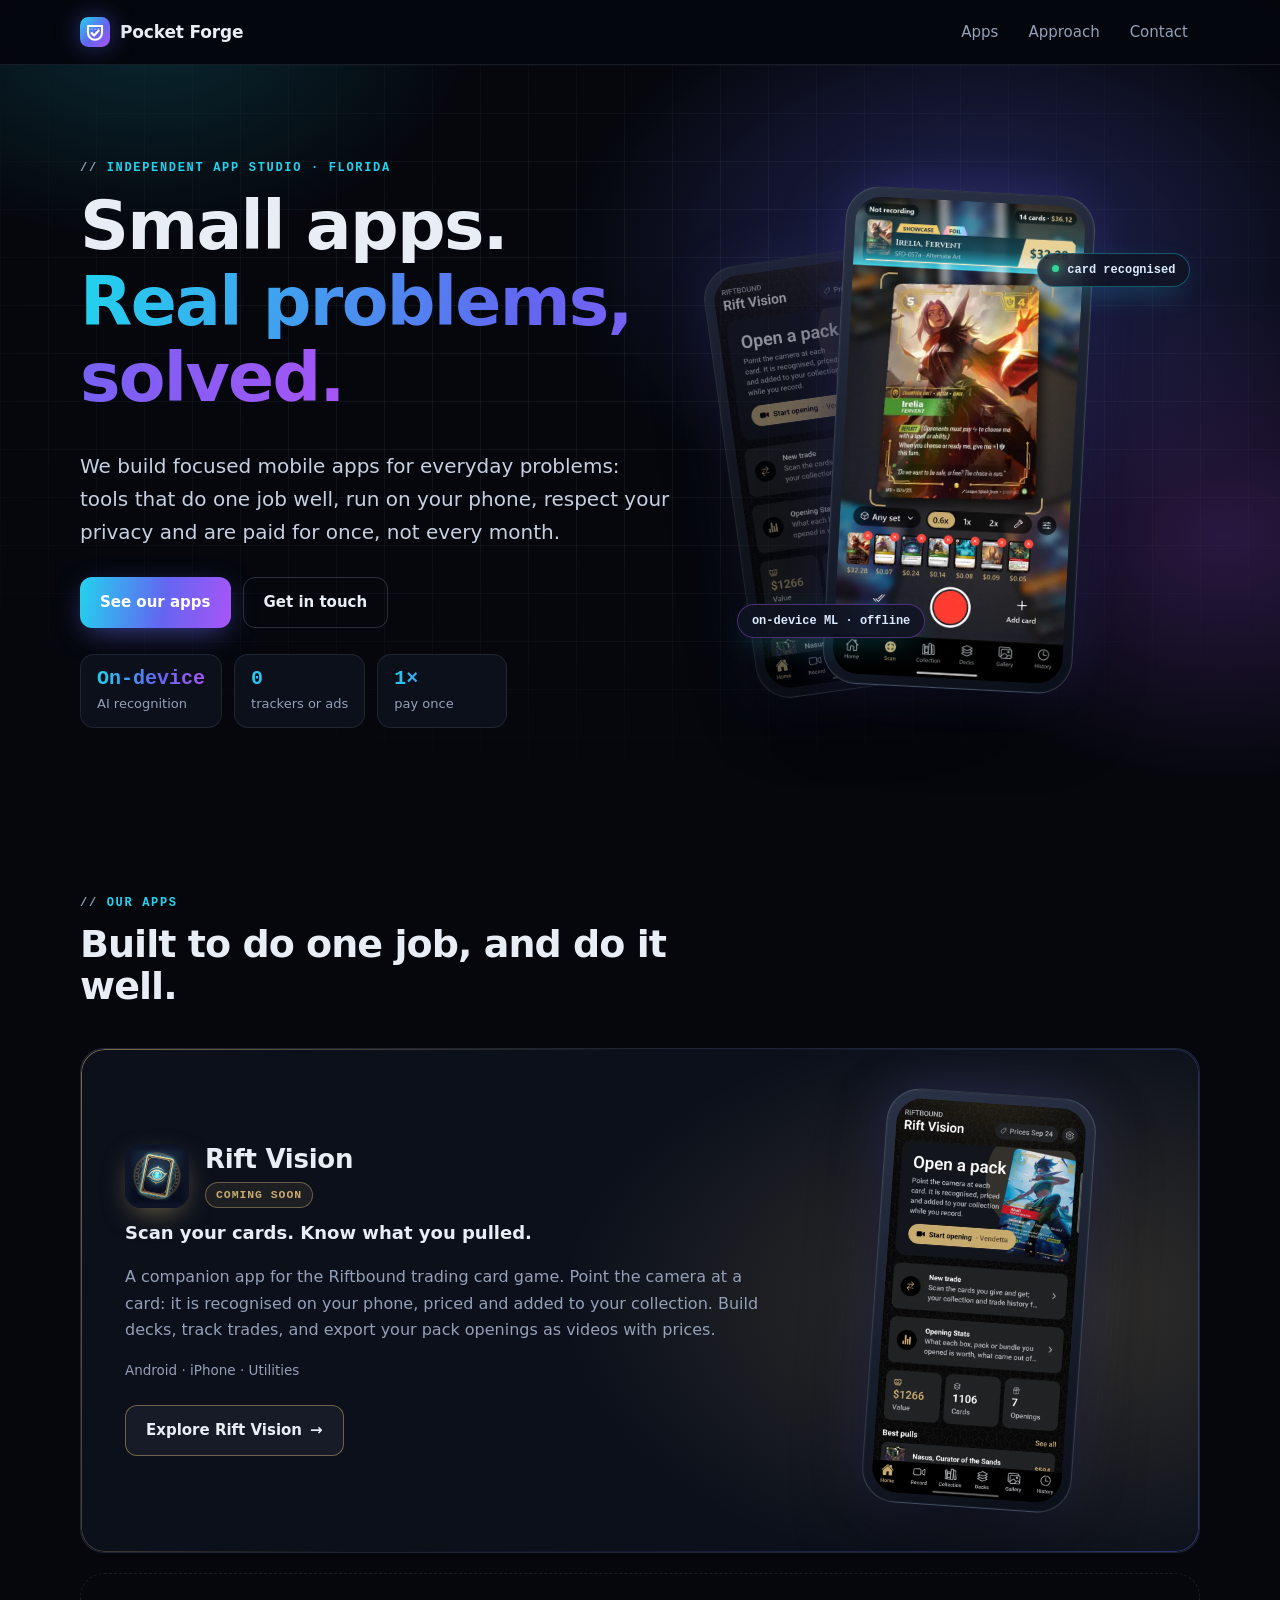
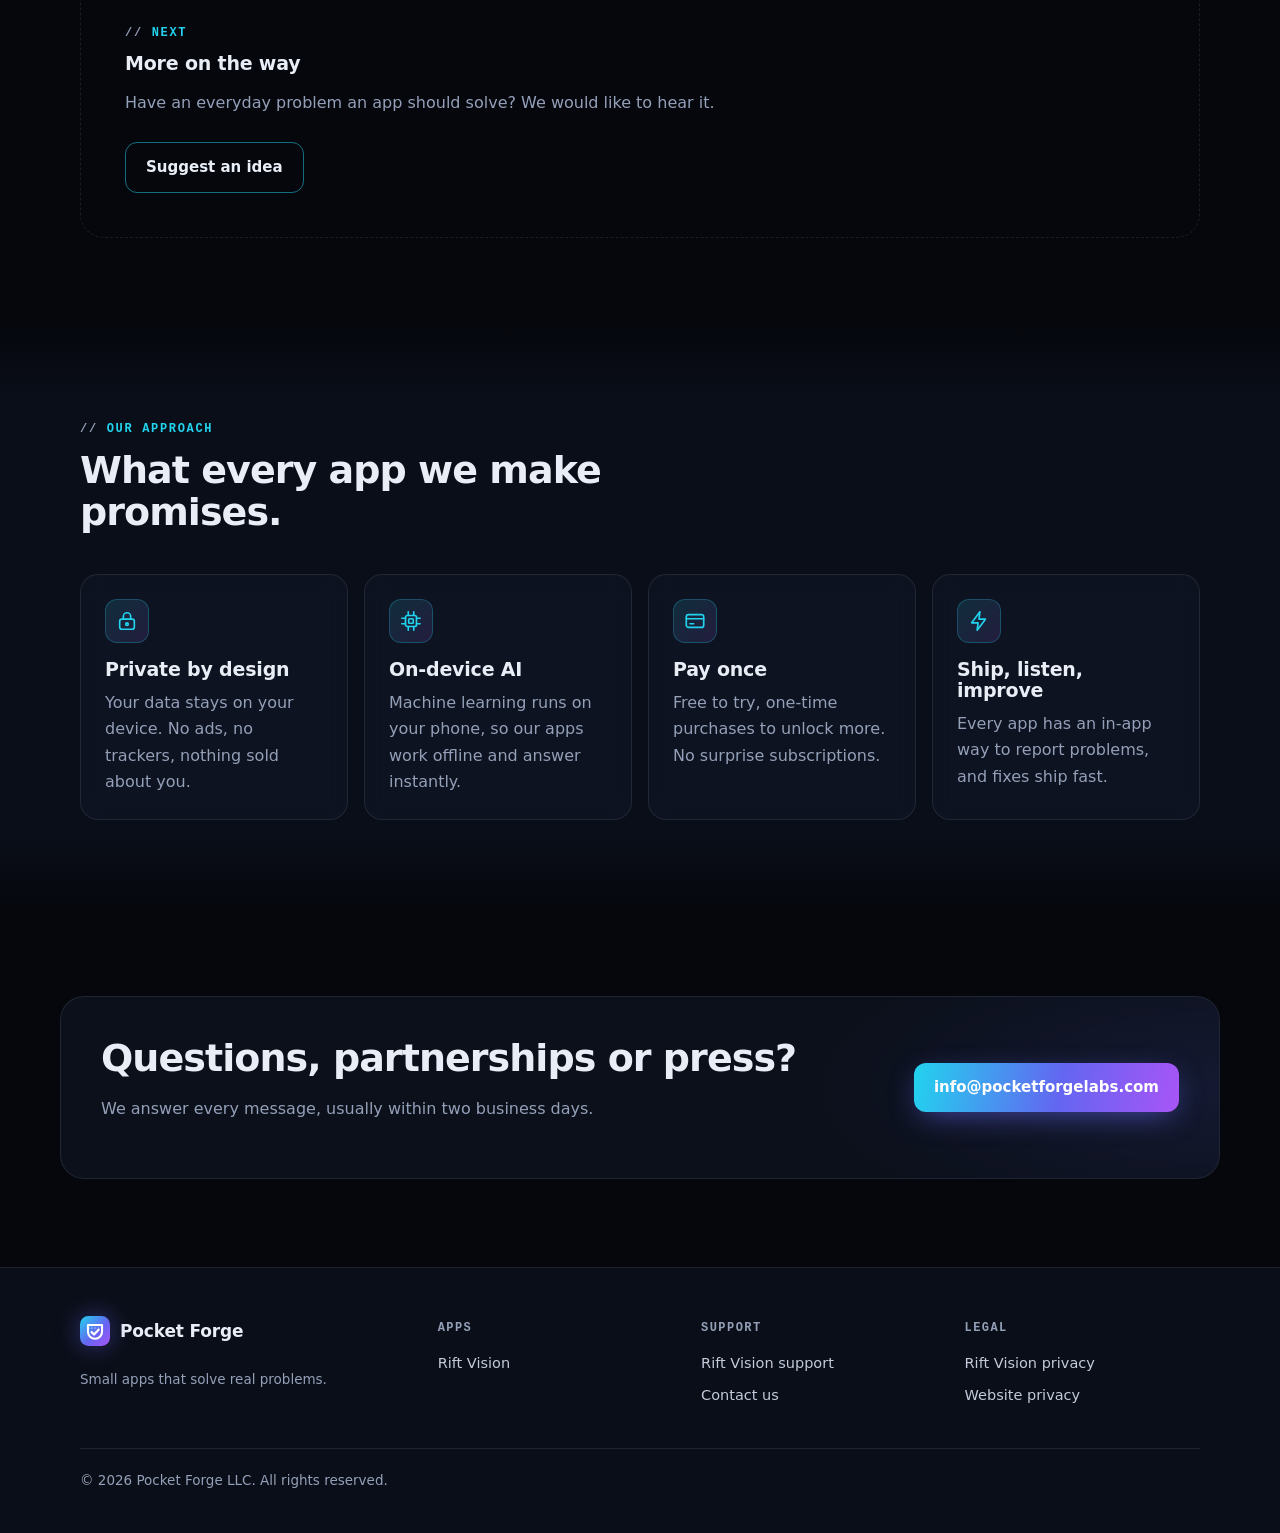
==== index.html @ b83a7f0f "Pocket Forge website Co-Authored-By: Claude Opus 5.5 <noreply@anthropic.com>" ====
<!doctype html>
<html lang="en">
<head>
<meta charset="utf-8">
<meta name="viewport" content="width=device-width,initial-scale=1">
<title>Pocket Forge · Small apps that solve real problems.</title>
<meta name="description" content="Pocket Forge builds focused, private mobile apps. Small apps that solve real problems.">
<link rel="canonical" href="https://pocketforgelabs.com/">
<meta property="og:title" content="Pocket Forge · Small apps that solve real problems.">
<meta property="og:description" content="Pocket Forge builds focused, private mobile apps. Small apps that solve real problems.">
<meta property="og:url" content="https://pocketforgelabs.com/">
<meta property="og:type" content="website">
<meta name="color-scheme" content="dark light">
<link rel="icon" href="/favicon.svg" type="image/svg+xml">
<link rel="stylesheet" href="/assets/site.css">
</head>
<body>
<a class="skip" href="#main">Skip to content</a>
<header class="top">
  <div class="wrap bar">
    <a class="brand" href="/"><svg class="logo" viewBox="0 0 32 32" width="32" height="32" aria-hidden="true"><defs><linearGradient id="lg" x1="0" y1="0" x2="1" y2="1"><stop offset="0" stop-color="#22D3EE"/><stop offset=".55" stop-color="#6366F1"/><stop offset="1" stop-color="#A855F7"/></linearGradient></defs><rect width="32" height="32" rx="9" fill="url(#lg)"/><path d="M8.5 9.5h15v7.25a7.5 7.5 0 0 1-15 0z" fill="none" stroke="#fff" stroke-width="2.2" stroke-linejoin="round"/><path d="M8.5 13h15" stroke="#fff" stroke-opacity=".45" stroke-width="1.4" stroke-dasharray="1.6 1.8"/><path d="M12.4 17.2l2.6 2.6 4.8-5.2" fill="none" stroke="#fff" stroke-width="2.4" stroke-linecap="round" stroke-linejoin="round"/></svg><span>Pocket Forge</span></a>
    <nav class="menu" aria-label="Main">
      <a href="/#apps">Apps</a>
      <a class="wide-only" href="/#approach">Approach</a>
      <a href="/contact/">Contact</a>
    </nav>
  </div>
</header>
<main id="main">

<section class="hero">
  <div class="glow" aria-hidden="true"></div><div class="gridbg" aria-hidden="true"></div>
  <div class="wrap hero-grid">
    <div class="hero-text">
      <span class="eyebrow">Independent app studio · Florida</span>
      <h1>Small apps.<br><span class="grad">Real problems, solved.</span></h1>
      <p class="lead">We build focused mobile apps for everyday problems: tools that do one job well, run on your phone, respect your privacy and are paid for once, not every month.</p>
      <div class="cta"><a class="btn primary" href="#apps">See our apps</a><a class="btn ghost" href="/contact/">Get in touch</a></div>
      <dl class="stats"><div><dt>On-device</dt><dd>AI recognition</dd></div><div><dt>0</dt><dd>trackers or ads</dd></div><div><dt>1×</dt><dd>pay once</dd></div></dl>
    </div>
    <div class="hero-art" aria-hidden="true">
      <figure class="phone back"><img src="/assets/rift-vision/home.webp" alt="Home: open a pack, trades, opening stats and collection value" width="540" height="1120" fetchpriority="high" decoding="async"></figure>
      <figure class="phone front scan"><img src="/assets/rift-vision/scan.webp" alt="Scanning a card: its name, printing and price appear over the camera" width="540" height="1120" fetchpriority="high" decoding="async"></figure>
      <div class="chip-float c1"><span class="dot"></span>card recognised</div>
      <div class="chip-float c2">on-device ML · offline</div>
    </div>
  </div>
</section>

<section id="apps" class="section">
  <div class="wrap">
    <div class="section-head"><span class="eyebrow">Our apps</span><h2>Built to do one job, and do it well.</h2></div>
    <div class="apps"><article class="app-card" style="--accent:#C8AA6E">
  <div class="app-card-text">
    <div class="app-head"><img class="app-icon" src="/assets/rift-vision/icon-256.png" alt="" width="64" height="64"><div><h3>Rift Vision</h3><span class="pill">Coming soon</span></div></div>
    <p class="lead-sm">Scan your cards. Know what you pulled.</p>
    <p class="muted">A companion app for the Riftbound trading card game. Point the camera at a card: it is recognised on your phone, priced and added to your collection. Build decks, track trades, and export your pack openings as videos with prices.</p>
    <p class="muted small">Android · iPhone · Utilities</p>
    <a class="btn" href="/rift-vision/">Explore Rift Vision <span aria-hidden="true">→</span></a>
  </div>
  <div class="app-card-art"><figure class="phone "><img src="/assets/rift-vision/home.webp" alt="Home: open a pack, trades, opening stats and collection value" width="540" height="1120" loading="lazy" decoding="async"></figure></div>
</article>
      <article class="app-card next"><div><span class="eyebrow">Next</span><h3>More on the way</h3><p class="muted">Have an everyday problem an app should solve? We would like to hear it.</p><a class="btn ghost" href="/contact/">Suggest an idea</a></div></article>
    </div>
  </div>
</section>

<section id="approach" class="section alt">
  <div class="wrap">
    <div class="section-head"><span class="eyebrow">Our approach</span><h2>What every app we make promises.</h2></div>
    <div class="grid4">
      <div class="tile"><div class="tile-ico"><svg viewBox="0 0 24 24" width="22" height="22" fill="none" stroke="currentColor" stroke-width="1.8" stroke-linecap="round" stroke-linejoin="round" aria-hidden="true"><rect x="4" y="10" width="16" height="11" rx="2.5"/><path d="M8 10V7a4 4 0 0 1 8 0v3"/><circle cx="12" cy="15.5" r="1.4"/></svg></div><h3>Private by design</h3><p class="muted">Your data stays on your device. No ads, no trackers, nothing sold about you.</p></div>
      <div class="tile"><div class="tile-ico"><svg viewBox="0 0 24 24" width="22" height="22" fill="none" stroke="currentColor" stroke-width="1.8" stroke-linecap="round" stroke-linejoin="round" aria-hidden="true"><rect x="6" y="6" width="12" height="12" rx="2"/><rect x="9.5" y="9.5" width="5" height="5" rx="1"/><path d="M9 2v4M15 2v4M9 18v4M15 18v4M2 9h4M2 15h4M18 9h4M18 15h4"/></svg></div><h3>On-device AI</h3><p class="muted">Machine learning runs on your phone, so our apps work offline and answer instantly.</p></div>
      <div class="tile"><div class="tile-ico"><svg viewBox="0 0 24 24" width="22" height="22" fill="none" stroke="currentColor" stroke-width="1.8" stroke-linecap="round" stroke-linejoin="round" aria-hidden="true"><rect x="2.5" y="5" width="19" height="14" rx="2.5"/><path d="M2.5 9.5h19M6.5 15h4"/></svg></div><h3>Pay once</h3><p class="muted">Free to try, one-time purchases to unlock more. No surprise subscriptions.</p></div>
      <div class="tile"><div class="tile-ico"><svg viewBox="0 0 24 24" width="22" height="22" fill="none" stroke="currentColor" stroke-width="1.8" stroke-linecap="round" stroke-linejoin="round" aria-hidden="true"><path d="M13 2 4 14h7l-1 8 9-12h-7z"/></svg></div><h3>Ship, listen, improve</h3><p class="muted">Every app has an in-app way to report problems, and fixes ship fast.</p></div>
    </div>
  </div>
</section>

<section class="section">
  <div class="wrap contact-band">
    <div><h2>Questions, partnerships or press?</h2><p class="muted">We answer every message, usually within two business days.</p></div>
    <a class="btn primary" href="mailto:info@pocketforgelabs.com">info@pocketforgelabs.com</a>
  </div>
</section>
</main>
<footer class="foot">
  <div class="wrap">
    
    <div class="foot-grid">
      <div>
        <a class="brand" href="/"><svg class="logo" viewBox="0 0 32 32" width="32" height="32" aria-hidden="true"><defs><linearGradient id="lg" x1="0" y1="0" x2="1" y2="1"><stop offset="0" stop-color="#22D3EE"/><stop offset=".55" stop-color="#6366F1"/><stop offset="1" stop-color="#A855F7"/></linearGradient></defs><rect width="32" height="32" rx="9" fill="url(#lg)"/><path d="M8.5 9.5h15v7.25a7.5 7.5 0 0 1-15 0z" fill="none" stroke="#fff" stroke-width="2.2" stroke-linejoin="round"/><path d="M8.5 13h15" stroke="#fff" stroke-opacity=".45" stroke-width="1.4" stroke-dasharray="1.6 1.8"/><path d="M12.4 17.2l2.6 2.6 4.8-5.2" fill="none" stroke="#fff" stroke-width="2.4" stroke-linecap="round" stroke-linejoin="round"/></svg><span>Pocket Forge</span></a>
        <p class="muted small">Small apps that solve real problems.</p>
      </div>
      <div>
        <h4>Apps</h4>
        <a href="/rift-vision/">Rift Vision</a>
      </div>
      <div>
        <h4>Support</h4>
        <a href="/rift-vision/support/">Rift Vision support</a>
        <a href="/contact/">Contact us</a>
      </div>
      <div>
        <h4>Legal</h4>
        <a href="/rift-vision/privacy/">Rift Vision privacy</a>
        <a href="/privacy/">Website privacy</a>
      </div>
    </div>
    <p class="muted small copy">© 2026 Pocket Forge LLC. All rights reserved.</p>
  </div>
</footer>
</body>
</html>
---- assets/site.css ----
:root{
  --bg:#05070d;--bg2:#0a0e18;--panel:rgba(17,23,38,.62);--panel-solid:#0f1524;--line:rgba(148,163,184,.14);--line2:rgba(148,163,184,.26);
  --text:#e8edf6;--muted:#94a0b8;--cyan:#22d3ee;--indigo:#6366f1;--violet:#a855f7;--accent:#22d3ee;
  --grad:linear-gradient(100deg,#22d3ee 0%,#6366f1 55%,#a855f7 100%);
  --mono:ui-monospace,SFMono-Regular,"JetBrains Mono",Menlo,Consolas,monospace;
  --radius:18px;color-scheme:dark
}
*{box-sizing:border-box}
html{scroll-behavior:smooth;-webkit-text-size-adjust:100%}
body{margin:0;background:var(--bg);color:var(--text);font:16px/1.65 system-ui,-apple-system,"Segoe UI",Roboto,"Helvetica Neue",Arial,sans-serif;-webkit-font-smoothing:antialiased;overflow-x:hidden}
img{max-width:100%;height:auto;display:block}
a{color:var(--cyan);text-decoration:none}a:hover{text-decoration:underline}
.wrap{max-width:1160px;margin:0 auto;padding:0 20px}
.narrow{max-width:760px}
.center{text-align:center}
.muted{color:var(--muted)}.small{font-size:13.5px}
.skip{position:absolute;left:-999px;top:8px;background:var(--panel-solid);padding:8px 12px;border-radius:8px;z-index:10}.skip:focus{left:8px}
:focus-visible{outline:2px solid var(--cyan);outline-offset:3px;border-radius:6px}

/* header */
.top{position:sticky;top:0;z-index:20;backdrop-filter:saturate(160%) blur(14px);-webkit-backdrop-filter:saturate(160%) blur(14px);background:rgba(5,7,13,.72);border-bottom:1px solid var(--line)}
.bar{display:flex;align-items:center;justify-content:space-between;height:64px;gap:16px}
.brand{display:inline-flex;align-items:center;gap:10px;color:var(--text);font-weight:700;letter-spacing:-.01em;font-size:17px}
.brand:hover{text-decoration:none}.brand .logo{width:30px;height:30px;filter:drop-shadow(0 0 12px rgba(99,102,241,.45))}
.menu{display:flex;gap:6px}
.menu a{color:var(--muted);padding:8px 12px;border-radius:10px;font-size:15px}
.menu a:hover{color:var(--text);background:rgba(148,163,184,.08);text-decoration:none}
@media(max-width:520px){.menu .wide-only{display:none}.menu a{padding:8px 9px}.brand span{font-size:16px}}

/* type */
h1,h2,h3{line-height:1.12;letter-spacing:-.025em;margin:0 0 .5em}
h1{font-size:clamp(38px,6.2vw,68px);font-weight:800}
h2{font-size:clamp(26px,3.6vw,38px);font-weight:750}
h3{font-size:19px;font-weight:700;letter-spacing:-.01em}
.lead{font-size:clamp(17px,2vw,20px);color:#c7d0e0;max-width:600px}
.lead-sm{font-size:18px;font-weight:600;margin:.2em 0 .6em}
.grad{background:var(--grad);-webkit-background-clip:text;background-clip:text;color:transparent}
.eyebrow{display:inline-block;font:600 12px/1 var(--mono);letter-spacing:.14em;text-transform:uppercase;color:var(--cyan);margin-bottom:14px}
.eyebrow::before{content:"// ";color:var(--muted)}

/* buttons */
.btn{display:inline-flex;align-items:center;gap:8px;padding:12px 20px;border-radius:12px;font-weight:650;font-size:15px;color:var(--text);background:rgba(148,163,184,.08);border:1px solid var(--line2);transition:transform .15s,border-color .15s,background .15s}
.btn:hover{text-decoration:none;transform:translateY(-1px);border-color:rgba(34,211,238,.6)}
.btn.primary{background:var(--grad);border:0;color:#fff;box-shadow:0 8px 30px -8px rgba(99,102,241,.7)}
.btn.ghost{background:transparent}
.cta{display:flex;flex-wrap:wrap;gap:12px;margin:28px 0 8px}

/* hero */
.hero{position:relative;padding:88px 0 72px;overflow:hidden;isolation:isolate}
.glow{position:absolute;inset:-20% -10% auto;height:120%;z-index:-2;background:
  radial-gradient(38% 45% at 72% 38%,rgba(99,102,241,.32),transparent 70%),
  radial-gradient(30% 40% at 88% 70%,rgba(168,85,247,.22),transparent 70%),
  radial-gradient(30% 35% at 18% 12%,rgba(34,211,238,.16),transparent 70%)}
.gridbg{position:absolute;inset:0;z-index:-1;background-image:linear-gradient(var(--line) 1px,transparent 1px),linear-gradient(90deg,var(--line) 1px,transparent 1px);background-size:48px 48px;
  -webkit-mask-image:radial-gradient(70% 60% at 50% 40%,#000 40%,transparent 100%);mask-image:radial-gradient(70% 60% at 50% 40%,#000 40%,transparent 100%);opacity:.55}
.hero-grid{display:grid;grid-template-columns:1fr;gap:48px;align-items:center}
@media(min-width:900px){.hero-grid{grid-template-columns:1.1fr .9fr}}
.stats{display:flex;flex-wrap:wrap;gap:12px;margin:26px 0 0;padding:0}
.stats div{background:var(--panel);border:1px solid var(--line);border-radius:14px;padding:12px 16px;min-width:130px;backdrop-filter:blur(8px)}
.stats dt{font:700 20px/1.2 var(--mono);background:var(--grad);-webkit-background-clip:text;background-clip:text;color:transparent}
.stats dd{margin:2px 0 0;color:var(--muted);font-size:13px}

/* phones */
.hero-art{position:relative;min-height:520px;display:flex;justify-content:center;align-items:center}
.phone{margin:0;width:250px;border-radius:34px;padding:9px;background:linear-gradient(160deg,#2a3246,#0b0f19);border:1px solid var(--line2);
  box-shadow:0 30px 80px -20px rgba(0,0,0,.8),0 0 0 1px rgba(255,255,255,.03) inset,0 0 60px -10px rgba(99,102,241,.35);position:relative;overflow:hidden}
.phone img{border-radius:26px;width:100%}
.hero-art .phone.front{position:relative;z-index:2;transform:rotate(3deg)}
.hero-art .phone.back{position:absolute;z-index:1;width:220px;transform:translate(-120px,30px) rotate(-8deg);opacity:.55;filter:saturate(.8)}
.hero-art .phone.solo{transform:rotate(-2deg)}
.phone.scan::after{content:"";position:absolute;left:9px;right:9px;height:70px;top:9px;border-radius:26px 26px 0 0;
  background:linear-gradient(180deg,transparent,rgba(34,211,238,.28) 70%,rgba(34,211,238,.9) 98%,transparent);
  animation:scan 3.2s cubic-bezier(.45,0,.55,1) infinite;mix-blend-mode:screen}
@keyframes scan{0%{transform:translateY(0);opacity:0}10%{opacity:1}90%{opacity:1}100%{transform:translateY(470px);opacity:0}}
.chip-float{position:absolute;z-index:3;font:600 12px/1 var(--mono);color:#dbeafe;padding:10px 14px;border-radius:999px;background:rgba(15,21,36,.8);border:1px solid rgba(34,211,238,.35);backdrop-filter:blur(10px);box-shadow:0 10px 30px -10px rgba(34,211,238,.4);white-space:nowrap}
.chip-float .dot{display:inline-block;width:7px;height:7px;border-radius:50%;background:#34d399;box-shadow:0 0 10px #34d399;margin-right:8px;vertical-align:1px}
.chip-float.c1{top:14%;right:2%;animation:float 6s ease-in-out infinite}
.chip-float.c2{bottom:12%;left:4%;border-color:rgba(168,85,247,.4);animation:float 7s ease-in-out -2s infinite}
@keyframes float{50%{transform:translateY(-10px)}}
@media(max-width:560px){.hero-art{min-height:440px}.phone{width:210px}.hero-art .phone.back{display:none}.chip-float.c1{right:0}.chip-float.c2{left:0}}

/* sections */
.section{padding:88px 0;position:relative}
.section.alt{background:linear-gradient(180deg,transparent,var(--bg2) 12%,var(--bg2) 88%,transparent)}
.section-head{max-width:680px;margin-bottom:40px}
.grid3,.grid4{display:grid;gap:16px;grid-template-columns:1fr}
@media(min-width:640px){.grid3,.grid4{grid-template-columns:repeat(2,1fr)}}
@media(min-width:980px){.grid3{grid-template-columns:repeat(3,1fr)}.grid4{grid-template-columns:repeat(4,1fr)}}
.tile{position:relative;background:var(--panel);border:1px solid var(--line);border-radius:var(--radius);padding:24px;backdrop-filter:blur(10px);transition:border-color .2s,transform .2s}
.tile:hover{border-color:rgba(34,211,238,.4);transform:translateY(-2px)}
.tile p{margin:0}
.tile-ico{width:44px;height:44px;border-radius:12px;display:grid;place-items:center;color:var(--cyan);margin-bottom:16px;background:linear-gradient(135deg,rgba(34,211,238,.14),rgba(168,85,247,.14));border:1px solid rgba(34,211,238,.25)}

/* app cards */
.apps{display:grid;gap:20px}
.app-card{position:relative;display:grid;grid-template-columns:1fr;gap:24px;align-items:center;padding:32px;border-radius:24px;background:var(--panel);border:1px solid var(--line);overflow:hidden;isolation:isolate}
.app-card::before{content:"";position:absolute;inset:0;z-index:-1;background:radial-gradient(60% 80% at 85% 50%,color-mix(in srgb,var(--accent) 22%,transparent),transparent 70%)}
.app-card::after{content:"";position:absolute;inset:0;border-radius:24px;padding:1px;z-index:-1;background:linear-gradient(120deg,color-mix(in srgb,var(--accent) 60%,transparent),transparent 40%,rgba(99,102,241,.4));
  -webkit-mask:linear-gradient(#000 0 0) content-box,linear-gradient(#000 0 0);-webkit-mask-composite:xor;mask-composite:exclude}
@media(min-width:860px){.app-card{grid-template-columns:1.3fr .7fr;padding:44px}}
.app-card-art{display:flex;justify-content:center}.app-card-art .phone{width:210px;transform:rotate(4deg)}
.app-card.next{grid-template-columns:1fr;text-align:left;border-style:dashed;background:transparent}
.app-card.next::before,.app-card.next::after{display:none}
.app-head{display:flex;align-items:center;gap:16px;margin-bottom:10px}
.app-head h3{margin:0 0 6px;font-size:26px}
.app-icon{width:64px;height:64px;border-radius:16px;box-shadow:0 10px 30px -10px color-mix(in srgb,var(--accent) 70%,transparent)}
.app-icon.lg{width:84px;height:84px;border-radius:20px}
.pill{display:inline-block;font:600 11.5px/1 var(--mono);letter-spacing:.08em;text-transform:uppercase;padding:6px 10px;border-radius:999px;color:var(--accent);border:1px solid color-mix(in srgb,var(--accent) 45%,transparent);background:color-mix(in srgb,var(--accent) 10%,transparent)}
.app-card .btn{margin-top:10px;border-color:color-mix(in srgb,var(--accent) 50%,transparent)}

/* project pages */
.subnav{position:sticky;top:64px;z-index:15;background:rgba(10,14,24,.85);backdrop-filter:blur(12px);border-bottom:1px solid var(--line)}
.subnav-in{display:flex;align-items:center;gap:18px;min-height:52px;overflow-x:auto;scrollbar-width:none}
.subnav-in::-webkit-scrollbar{display:none}
.subnav-brand{display:flex;align-items:center;gap:8px;color:var(--text);font-weight:700;white-space:nowrap;flex-shrink:0;margin-right:4px}
.subnav nav{flex-shrink:0}
.subnav-brand img{border-radius:7px}
.subnav nav{display:flex;gap:2px}
.subnav nav a{color:var(--muted);font-size:14px;padding:6px 10px;border-radius:8px;white-space:nowrap}
.subnav nav a:hover{color:var(--text);text-decoration:none}
.subnav nav a[aria-current]{color:var(--accent);background:color-mix(in srgb,var(--accent) 12%,transparent)}
.project-hero .grad,.project-hero .eyebrow{color:var(--accent)}
.stores{display:flex;flex-wrap:wrap;gap:12px;margin:22px 0 10px}
.store{display:flex;flex-direction:column;justify-content:center;min-width:170px;padding:10px 18px;border-radius:12px;background:#000;border:1px solid var(--line2);color:#fff;font-weight:700;font-size:18px;line-height:1.15}
.store .small{font-weight:500;font-size:11px;color:var(--muted);text-transform:none}
.store.soon{opacity:.8;border-style:dashed}
.shots{display:grid;grid-auto-flow:column;grid-auto-columns:220px;gap:18px;overflow-x:auto;padding:10px 4px 24px;scroll-snap-type:x mandatory}
.shots .phone{width:220px;scroll-snap-align:start}
.pricing{display:grid;gap:18px;grid-template-columns:1fr}
@media(min-width:760px){.pricing{grid-template-columns:1fr 1fr}}
.plan{background:var(--panel);border:1px solid var(--line);border-radius:var(--radius);padding:28px}
.plan.featured{border-color:color-mix(in srgb,var(--accent) 55%,transparent);box-shadow:0 0 60px -20px color-mix(in srgb,var(--accent) 60%,transparent)}
.plan .price{font:700 15px var(--mono);color:var(--accent);margin:-4px 0 12px}
.plan ul{margin:0;padding-left:0;list-style:none}.plan li{padding:6px 0 6px 26px;position:relative}
.plan li::before{content:"";position:absolute;left:4px;top:13px;width:10px;height:6px;border-left:2px solid var(--accent);border-bottom:2px solid var(--accent);transform:rotate(-45deg)}
.two{display:grid;gap:40px;grid-template-columns:1fr}@media(min-width:860px){.two{grid-template-columns:1fr 1fr}}

/* documents */
.doc{padding:56px 0 88px}
.doc h1{font-size:clamp(32px,5vw,48px)}
.doc h2{font-size:22px;margin-top:36px}
.doc p,.doc li{color:#cdd5e3}
.doc ul{padding-left:22px}
.callout{background:var(--panel);border:1px solid color-mix(in srgb,var(--accent) 35%,transparent);border-radius:var(--radius);padding:22px 24px;margin:24px 0}
.callout h2{margin-top:0}
details{background:var(--panel);border:1px solid var(--line);border-radius:14px;padding:14px 18px;margin:10px 0}
details[open]{border-color:color-mix(in srgb,var(--accent) 35%,transparent)}
summary{cursor:pointer;font-weight:650}
details p{margin:10px 0 0}

/* contact band + footer */
.contact-band{display:flex;flex-wrap:wrap;align-items:center;justify-content:space-between;gap:24px;padding:40px;border-radius:24px;background:var(--panel);border:1px solid var(--line);position:relative;overflow:hidden}
.contact-band::before{content:"";position:absolute;inset:0;z-index:-1;background:radial-gradient(50% 120% at 100% 50%,rgba(99,102,241,.25),transparent 70%)}
.contact-band h2{margin:0 0 6px}
.foot{border-top:1px solid var(--line);padding:48px 0 32px;background:var(--bg2)}
.foot-grid{display:grid;gap:28px;grid-template-columns:1fr 1fr}
@media(min-width:860px){.foot-grid{grid-template-columns:1.4fr 1fr 1fr 1fr}}
.foot h4{font:600 12px/1 var(--mono);letter-spacing:.12em;text-transform:uppercase;color:var(--muted);margin:6px 0 14px}
.foot a:not(.brand){display:block;color:#c3cbda;font-size:14.5px;padding:4px 0}
.disclaimer{font-size:13px;color:var(--muted);border:1px solid var(--line);border-radius:12px;padding:12px 16px;margin:0 0 32px}
.copy{margin-top:36px;padding-top:20px;border-top:1px solid var(--line)}

@media(prefers-reduced-motion:reduce){*{animation:none!important;transition:none!important;scroll-behavior:auto!important}.phone.scan::after{display:none}}
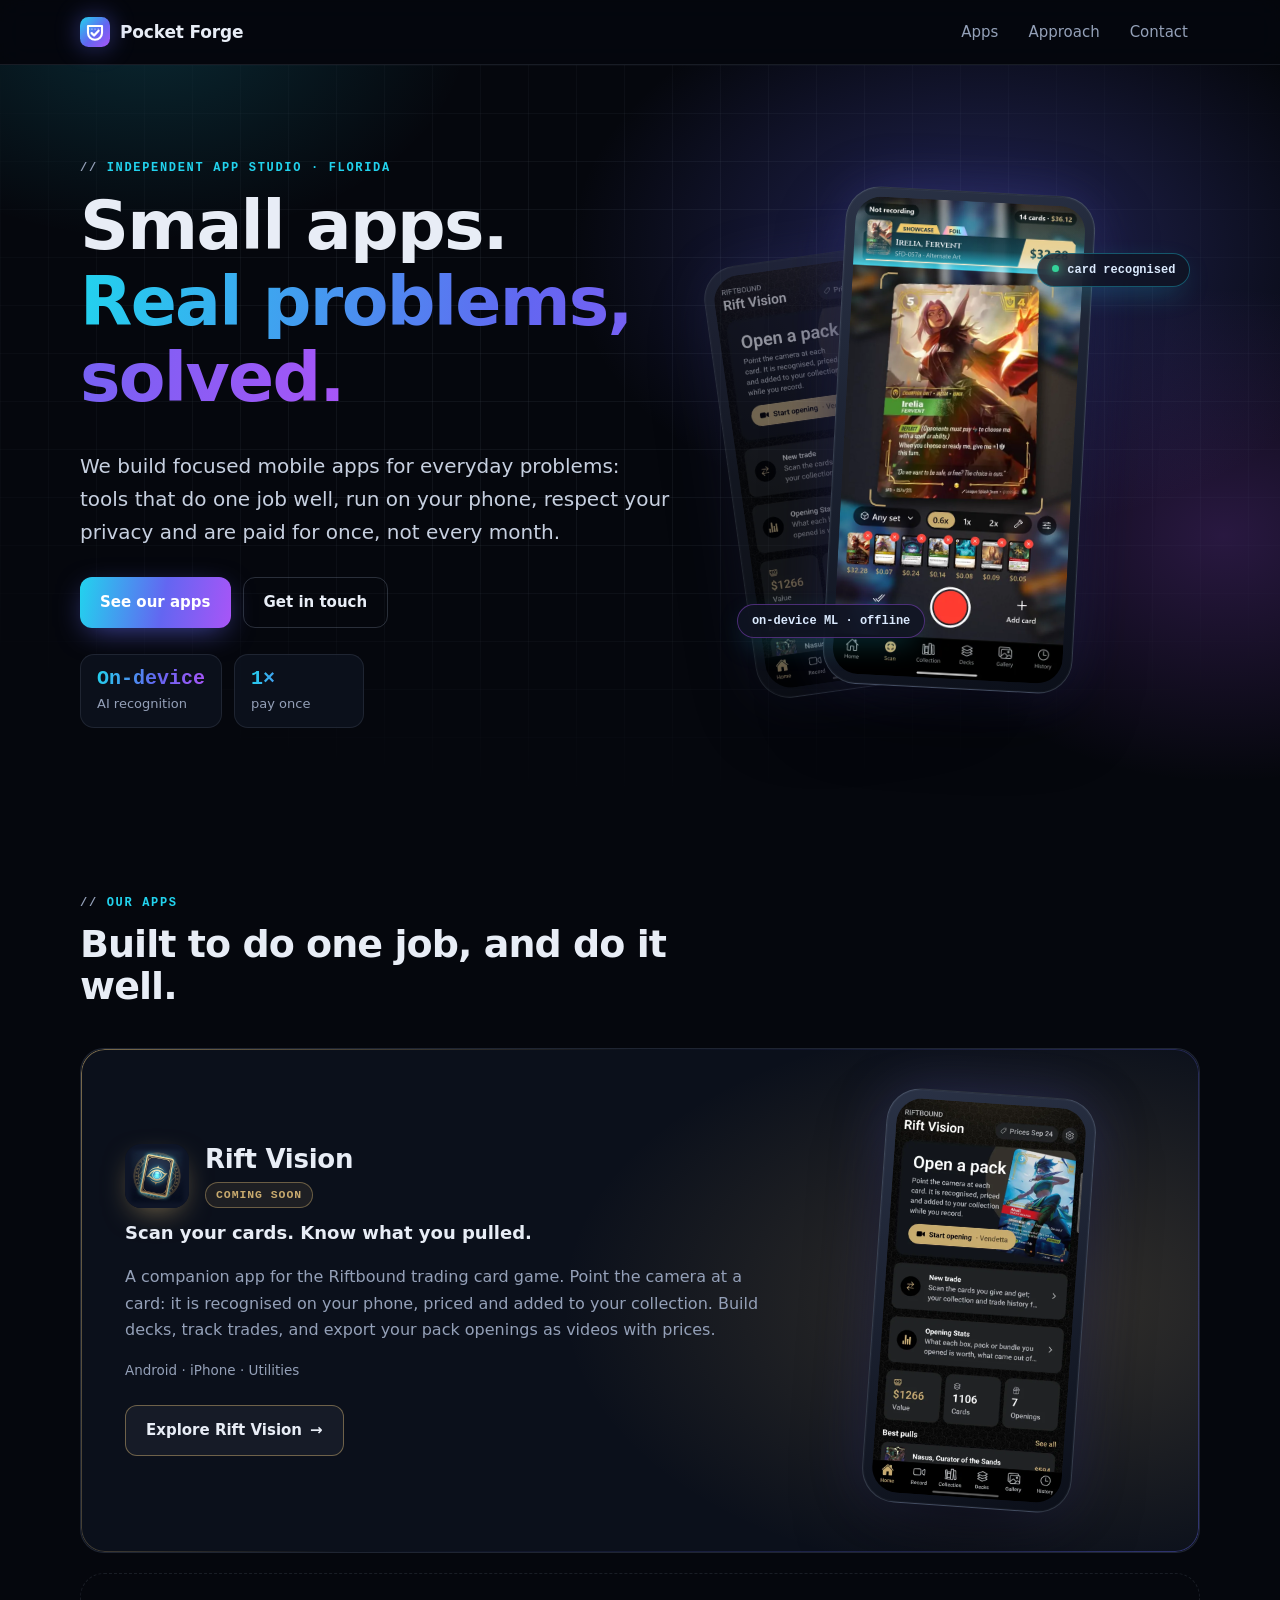
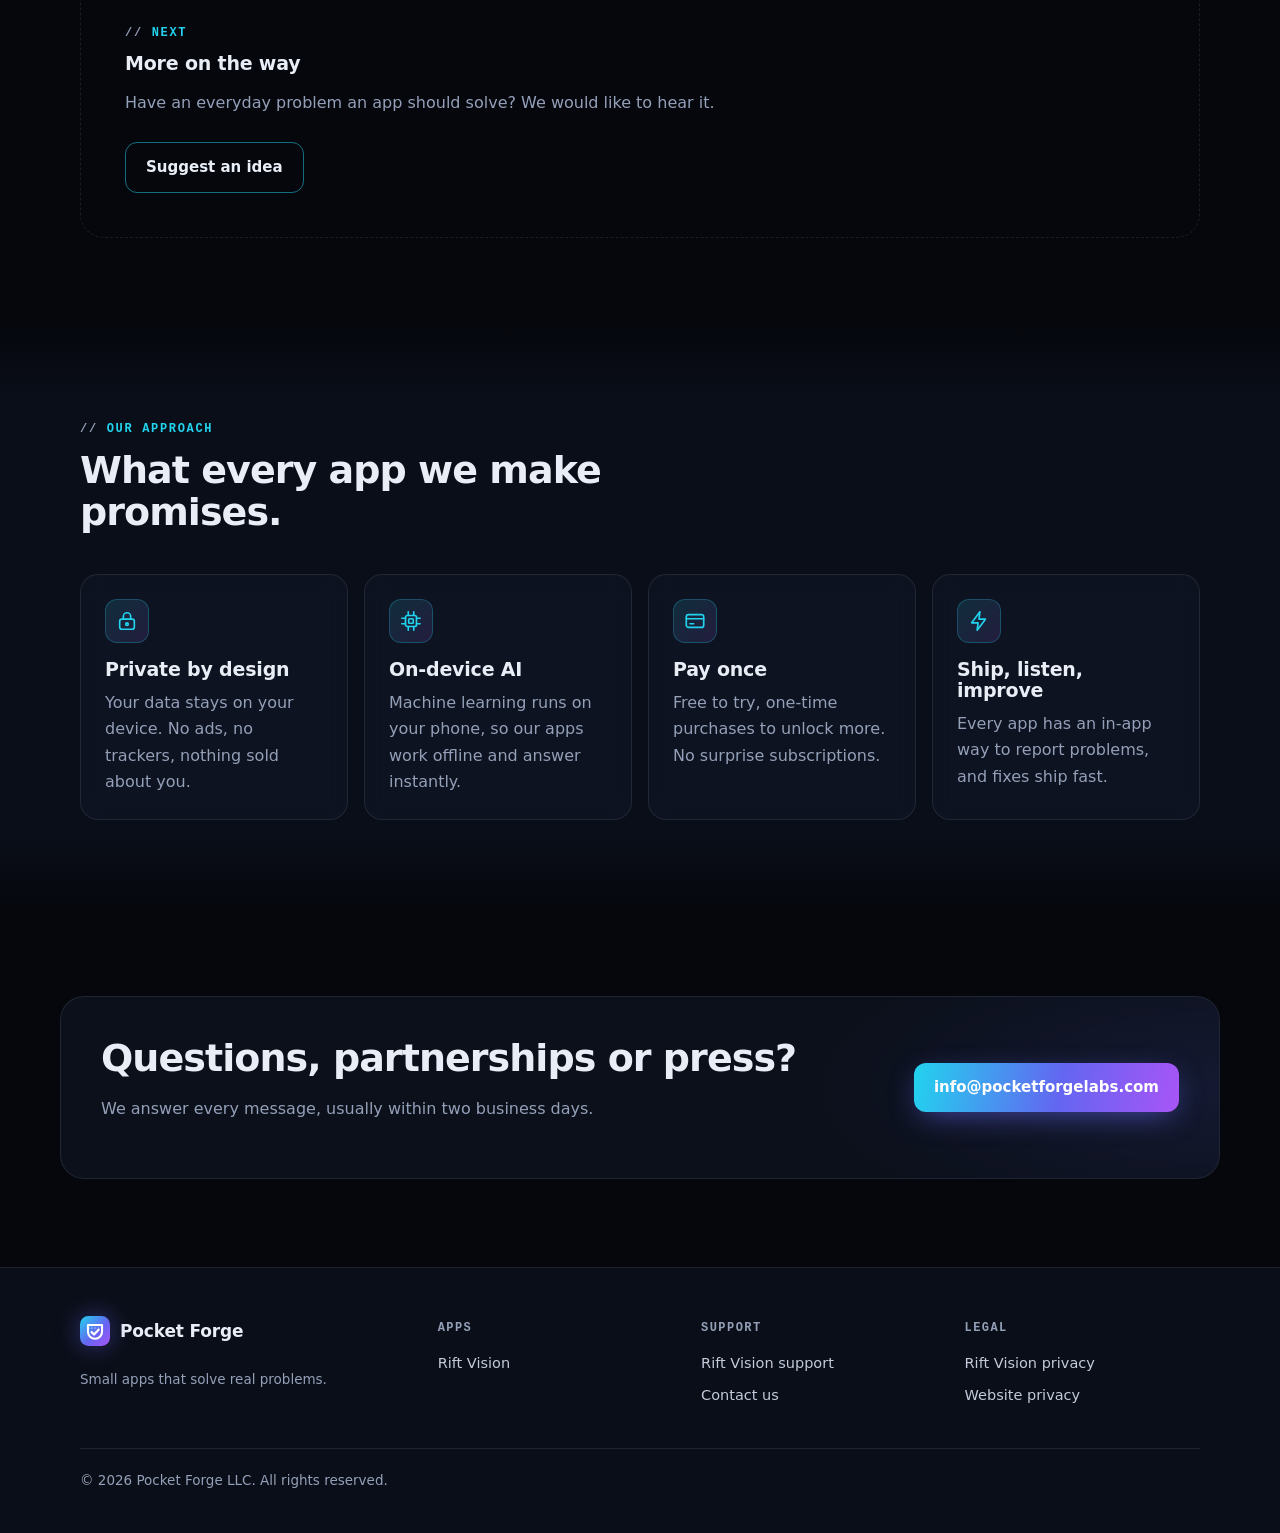
==== commit d4072fa9: "Home: drop the trackers-or-ads stat Co-Authored-By: Claude Opus 5.5 <noreply@anthropic.com>" ====
--- a/index.html
+++ b/index.html
@@ -36,7 +36,7 @@
       <h1>Small apps.<br><span class="grad">Real problems, solved.</span></h1>
       <p class="lead">We build focused mobile apps for everyday problems: tools that do one job well, run on your phone, respect your privacy and are paid for once, not every month.</p>
       <div class="cta"><a class="btn primary" href="#apps">See our apps</a><a class="btn ghost" href="/contact/">Get in touch</a></div>
-      <dl class="stats"><div><dt>On-device</dt><dd>AI recognition</dd></div><div><dt>0</dt><dd>trackers or ads</dd></div><div><dt>1×</dt><dd>pay once</dd></div></dl>
+      <dl class="stats"><div><dt>On-device</dt><dd>AI recognition</dd></div><div><dt>1×</dt><dd>pay once</dd></div></dl>
     </div>
     <div class="hero-art" aria-hidden="true">
       <figure class="phone back"><img src="/assets/rift-vision/home.webp" alt="Home: open a pack, trades, opening stats and collection value" width="540" height="1120" fetchpriority="high" decoding="async"></figure>
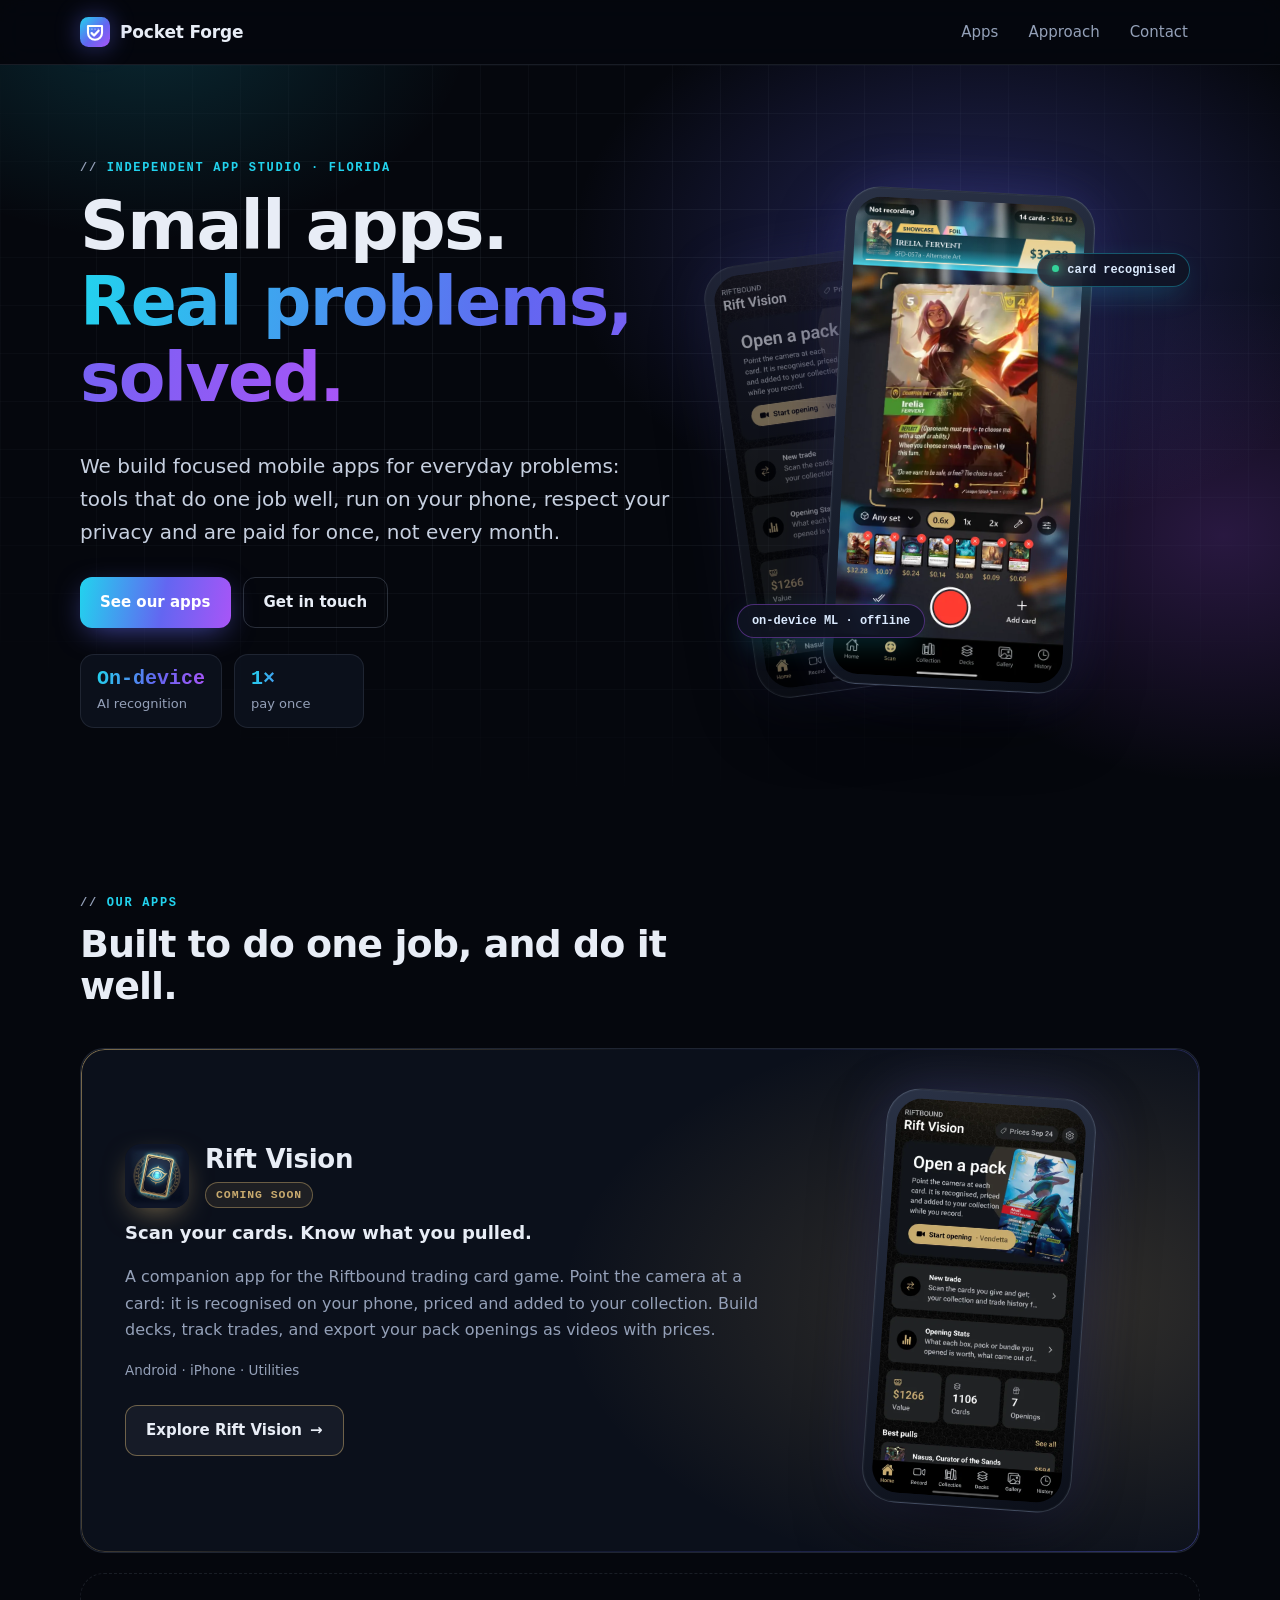
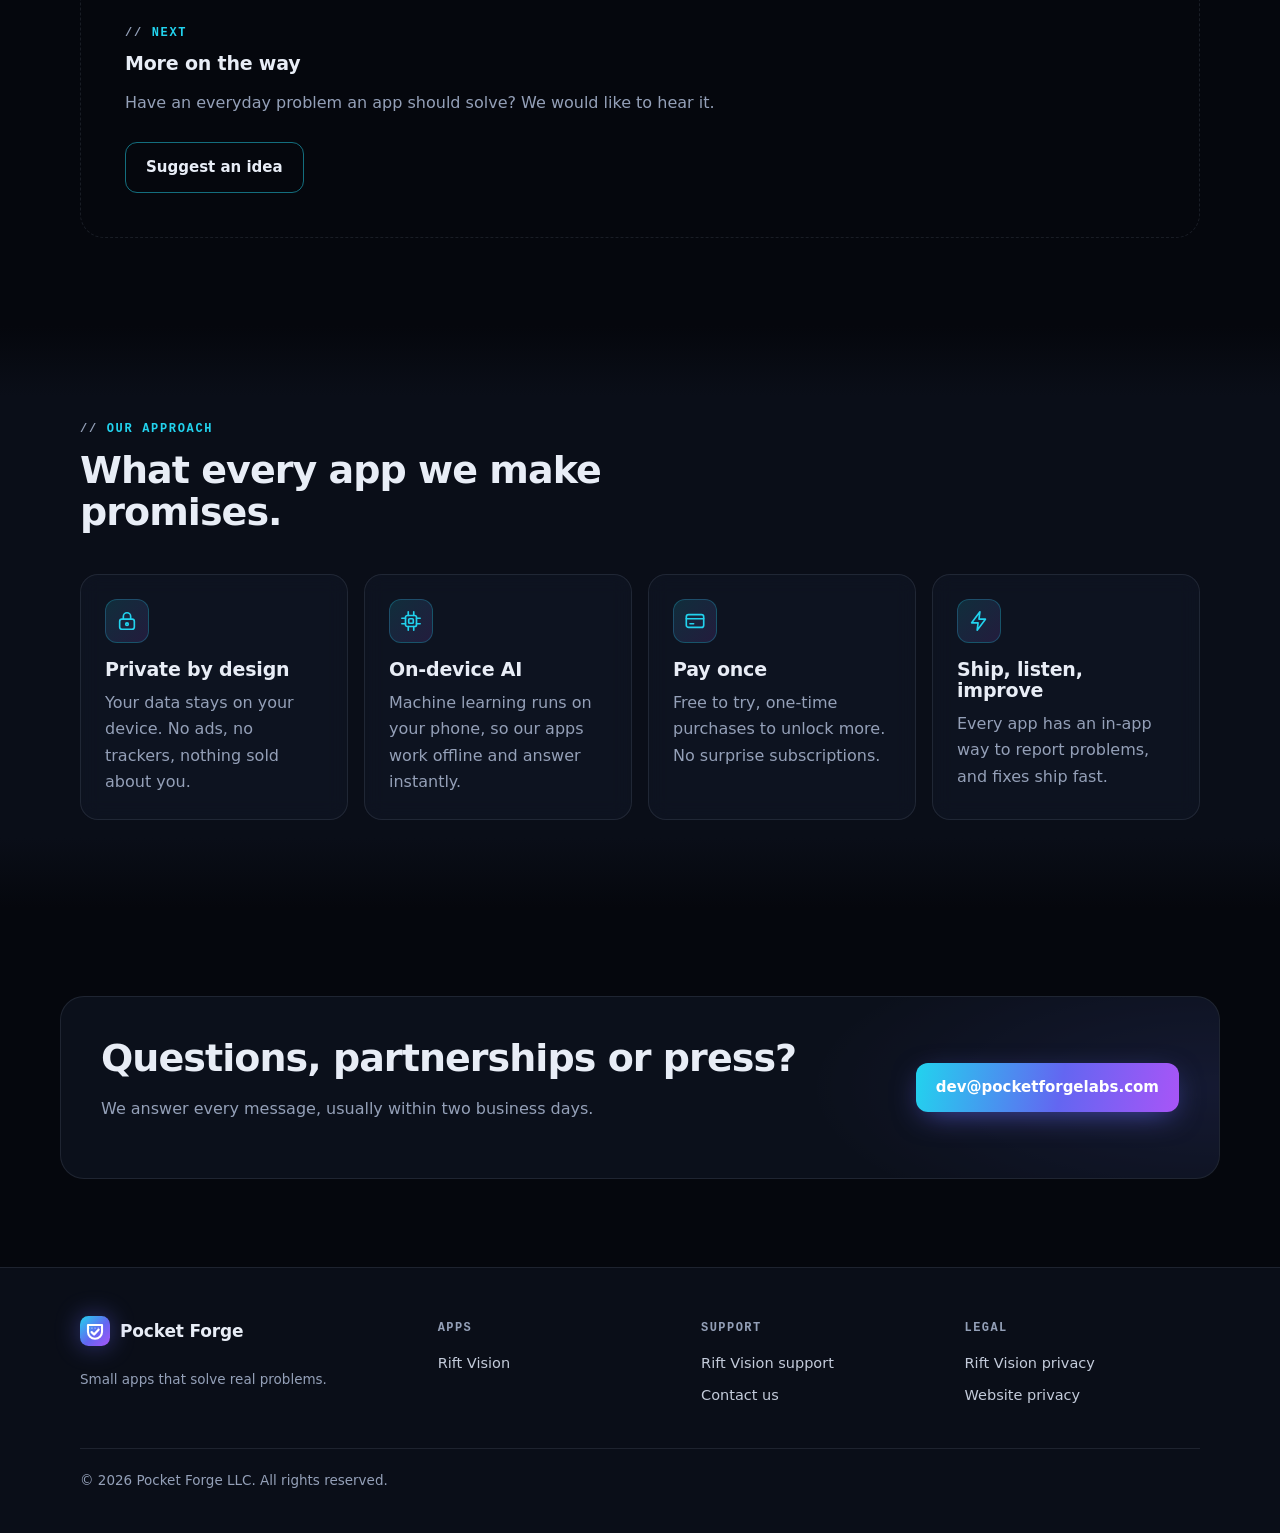
==== commit 92bba3fe: "Contact email: dev@pocketforgelabs.com Co-Authored-By: Claude Opus 5.5 <noreply@anthropic.com>" ====
--- a/index.html
+++ b/index.html
@@ -80,7 +80,7 @@
 <section class="section">
   <div class="wrap contact-band">
     <div><h2>Questions, partnerships or press?</h2><p class="muted">We answer every message, usually within two business days.</p></div>
-    <a class="btn primary" href="mailto:info@pocketforgelabs.com">info@pocketforgelabs.com</a>
+    <a class="btn primary" href="mailto:dev@pocketforgelabs.com">dev@pocketforgelabs.com</a>
   </div>
 </section>
 </main>
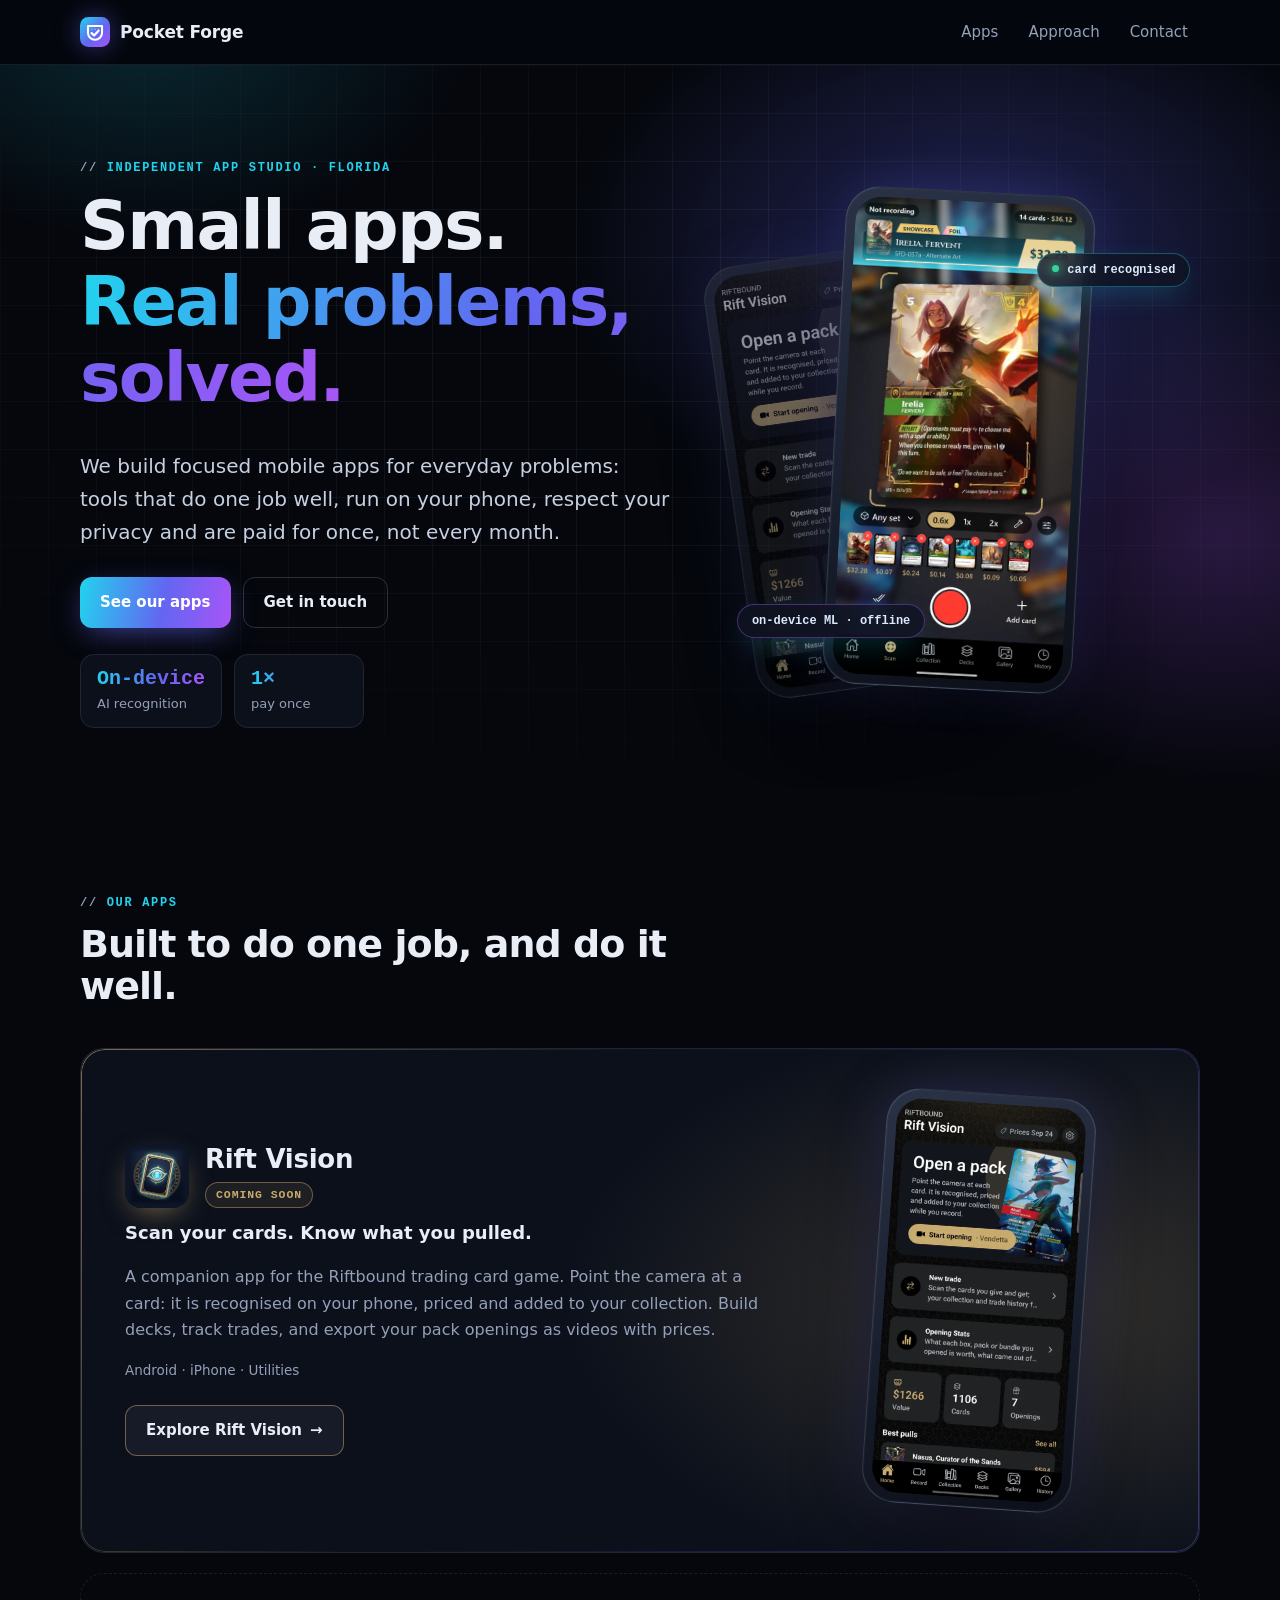
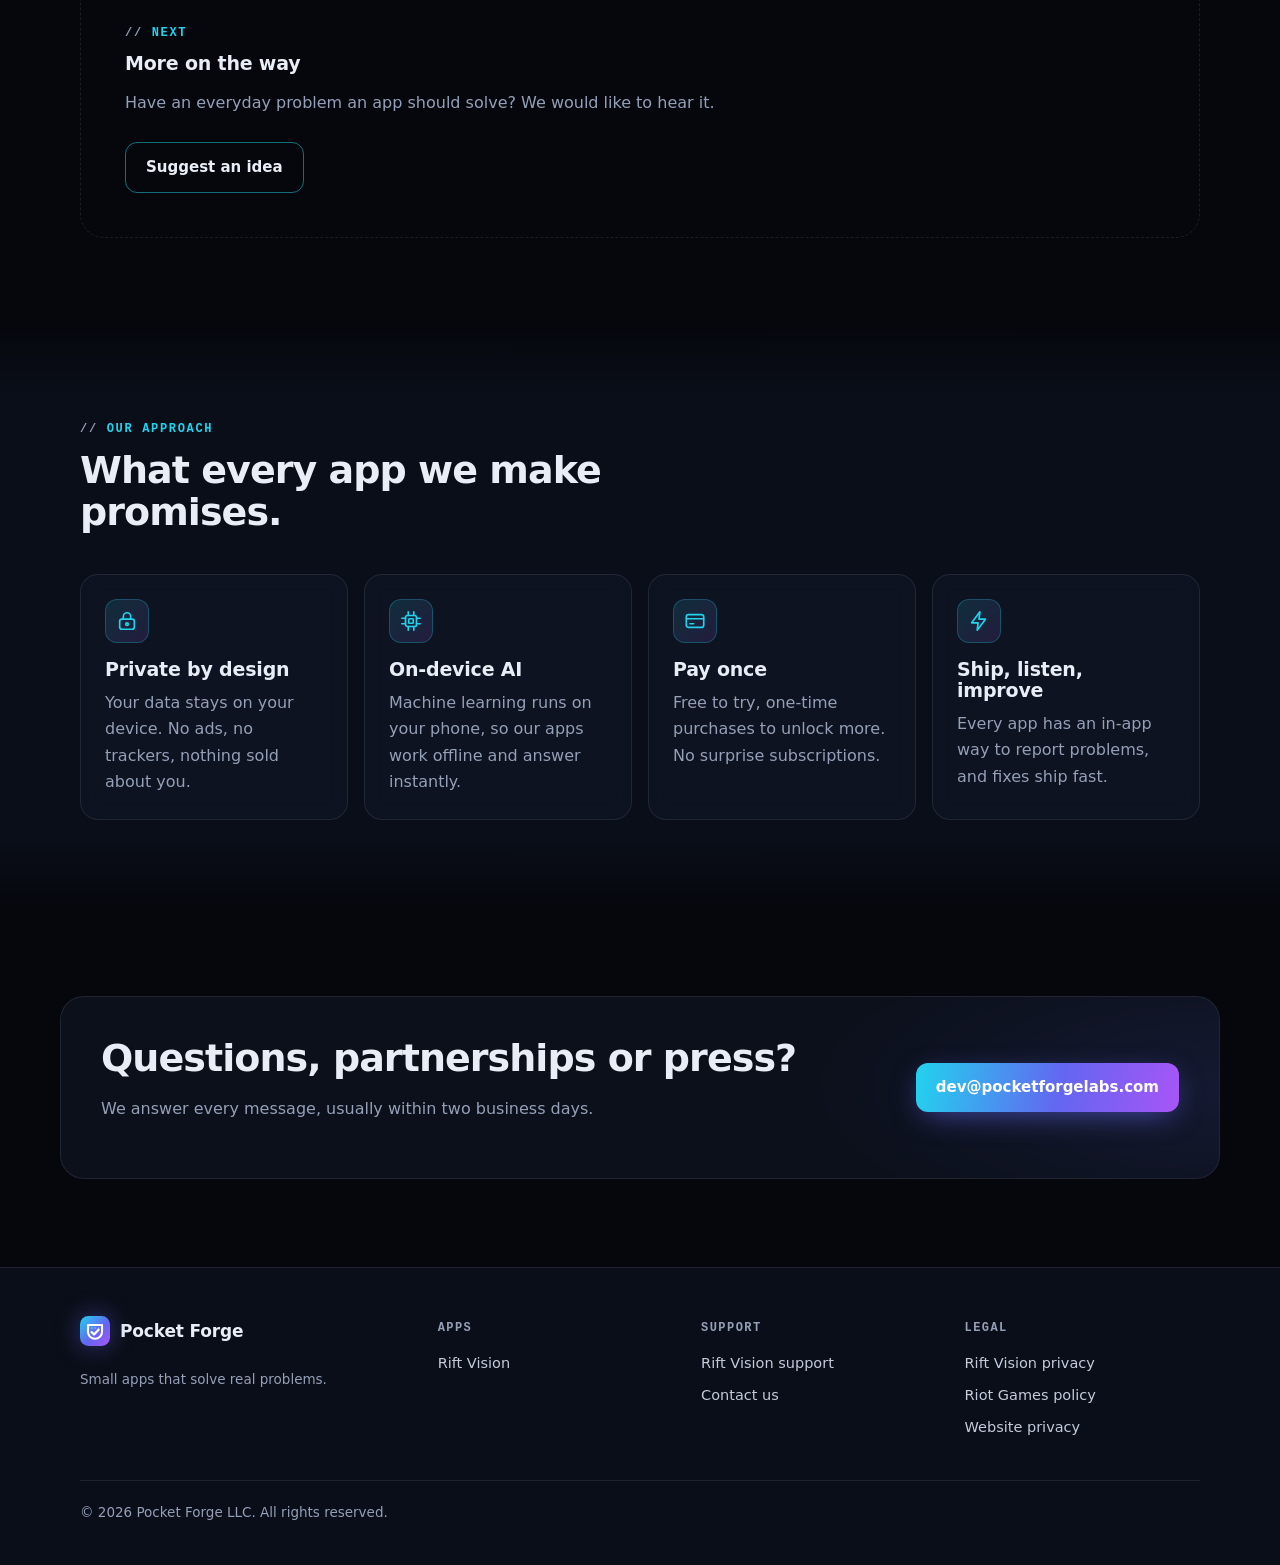
==== commit a8aca3ad: "Rift Vision: Riot Games policy page (a companion tool, not a game), linked site-wide Co-Authored-By:" ====
--- a/index.html
+++ b/index.html
@@ -104,6 +104,7 @@
       <div>
         <h4>Legal</h4>
         <a href="/rift-vision/privacy/">Rift Vision privacy</a>
+        <a href="/rift-vision/riot-policy/">Riot Games policy</a>
         <a href="/privacy/">Website privacy</a>
       </div>
     </div>
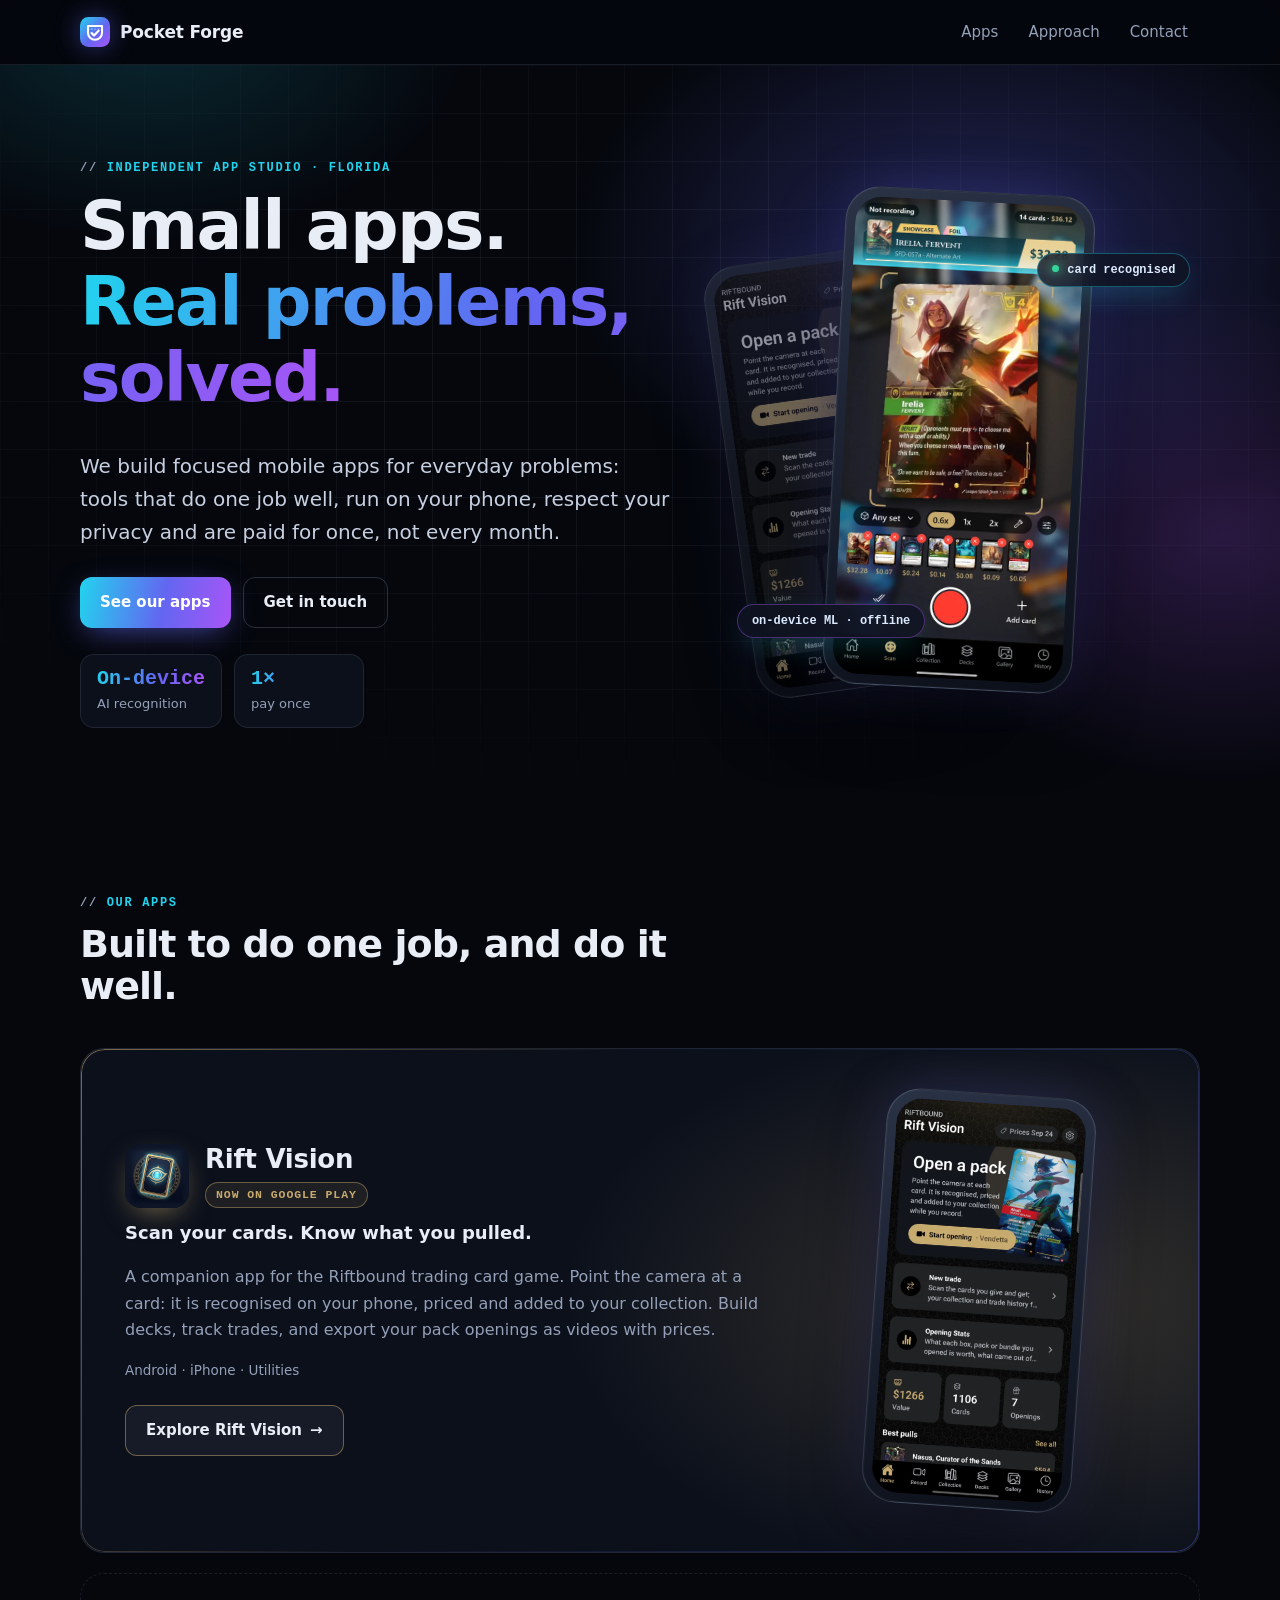
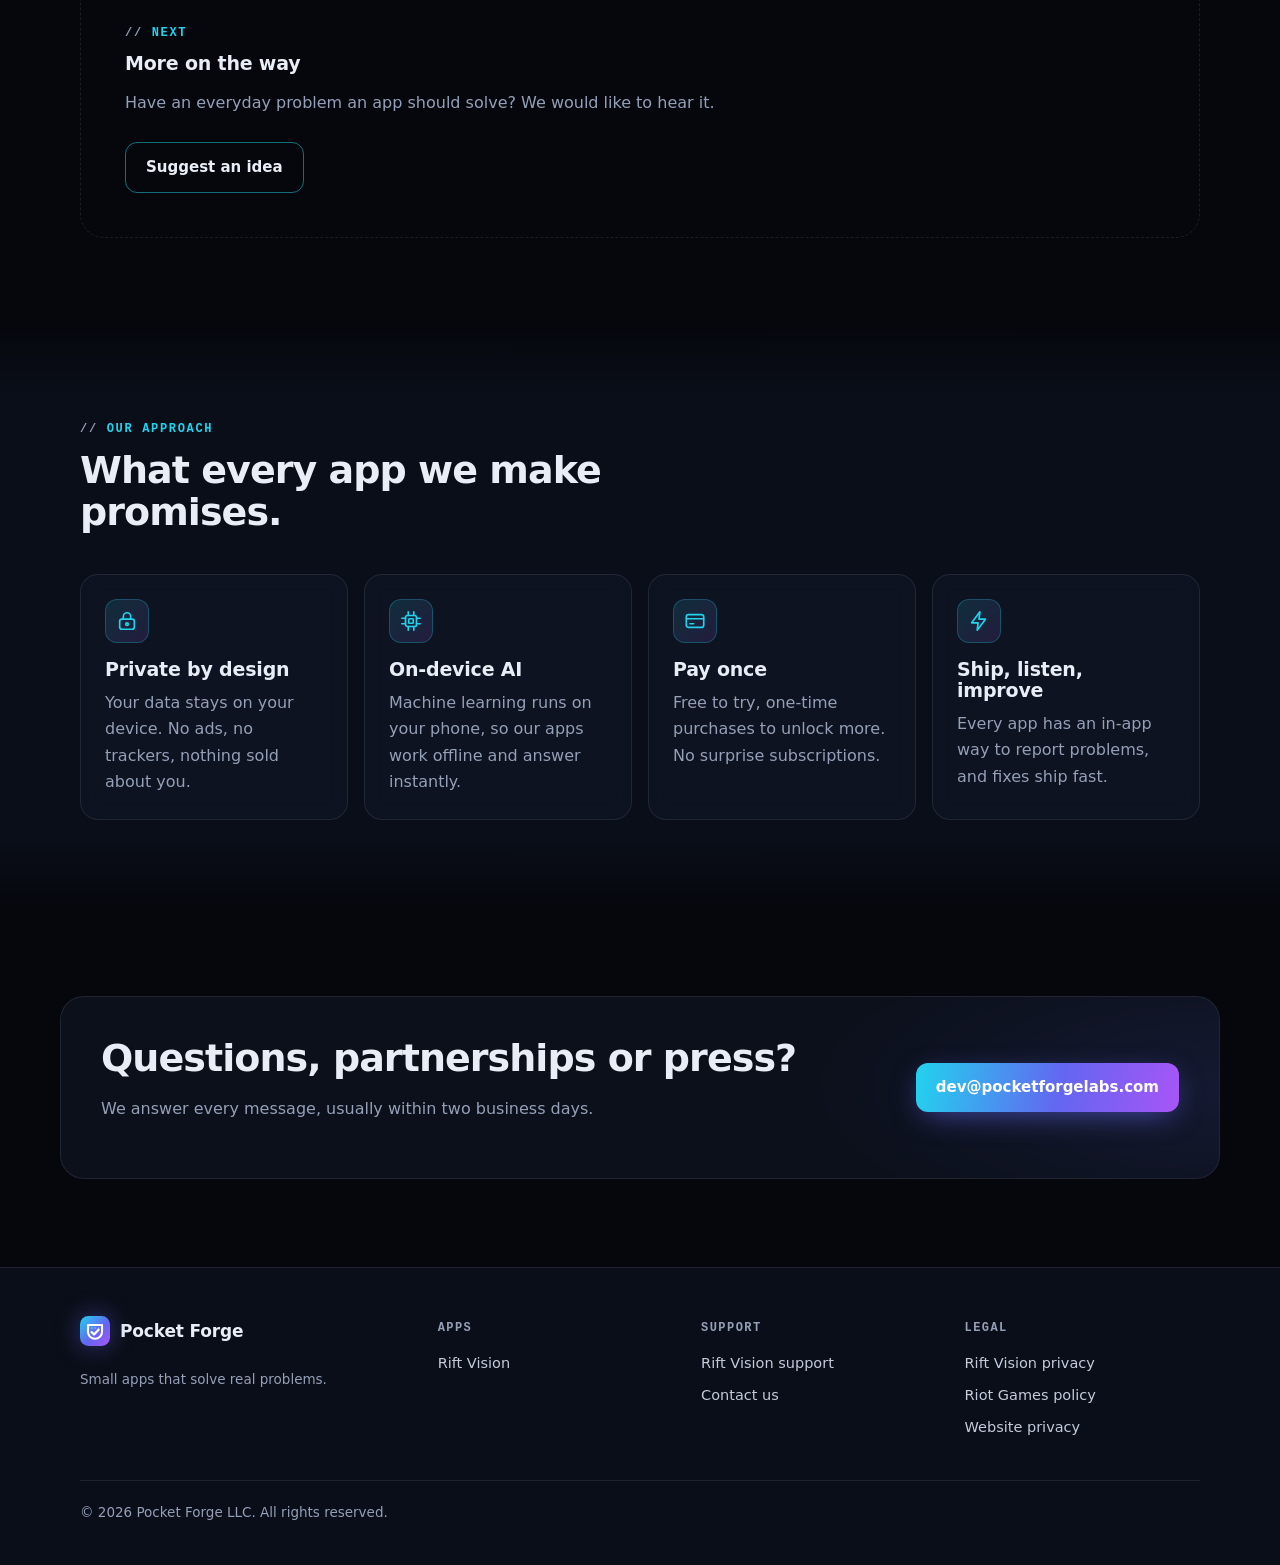
==== commit bf8cbe33: "Rift Vision is on Google Play: the Google Play button links to the listing; the label says Now on Go" ====
--- a/index.html
+++ b/index.html
@@ -52,7 +52,7 @@
     <div class="section-head"><span class="eyebrow">Our apps</span><h2>Built to do one job, and do it well.</h2></div>
     <div class="apps"><article class="app-card" style="--accent:#C8AA6E">
   <div class="app-card-text">
-    <div class="app-head"><img class="app-icon" src="/assets/rift-vision/icon-256.png" alt="" width="64" height="64"><div><h3>Rift Vision</h3><span class="pill">Coming soon</span></div></div>
+    <div class="app-head"><img class="app-icon" src="/assets/rift-vision/icon-256.png" alt="" width="64" height="64"><div><h3>Rift Vision</h3><span class="pill">Now on Google Play</span></div></div>
     <p class="lead-sm">Scan your cards. Know what you pulled.</p>
     <p class="muted">A companion app for the Riftbound trading card game. Point the camera at a card: it is recognised on your phone, priced and added to your collection. Build decks, track trades, and export your pack openings as videos with prices.</p>
     <p class="muted small">Android · iPhone · Utilities</p>
